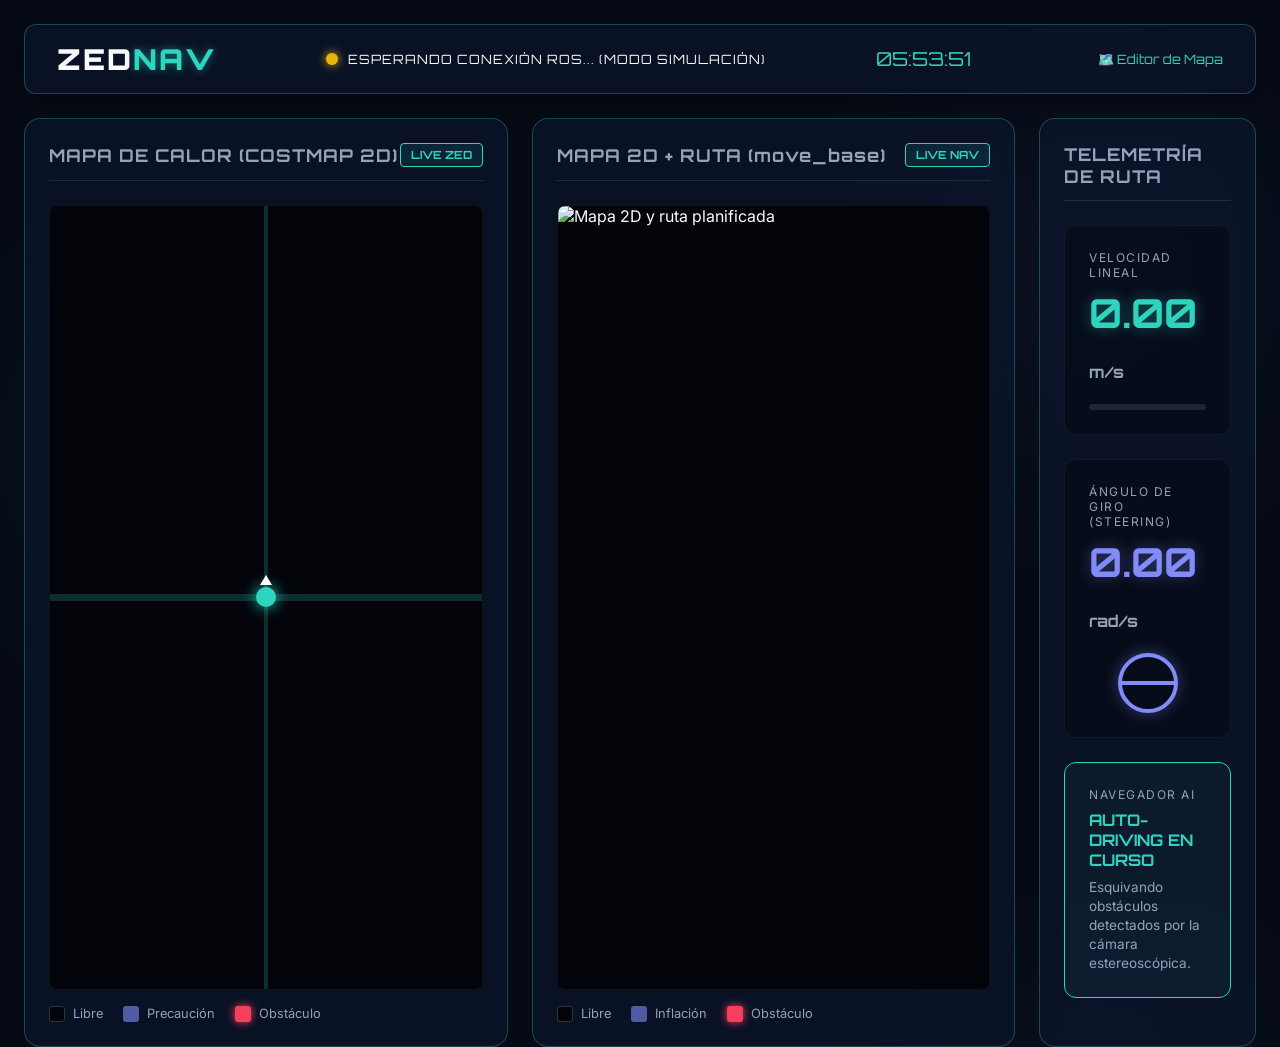
==== ros_zed_workspace/web_dashboard/index.html @ 16f58376 "Agrega ros_zed_workspace: navegación ROS, sistema web de login/mapas, y pipeline de transitabilidad " ====
<!DOCTYPE html>
<html lang="es">
<head>
    <meta charset="UTF-8">
    <meta name="viewport" content="width=device-width, initial-scale=1.0">
    <title>Jetson ZED | Autonomous Nav HUD</title>
    <link rel="stylesheet" href="style.css">
    <!-- Google Fonts: Orbitron for futuristic look -->
    <link href="https://fonts.googleapis.com/css2?family=Orbitron:wght@400;700;900&family=Inter:wght@300;500&display=swap" rel="stylesheet">
    <!-- ROSLibJS for ROS Connection -->
    <script src="https://cdn.jsdelivr.net/npm/roslib@1/build/roslib.min.js"></script>
</head>
<body>
    <div class="dashboard">
        <header class="header">
            <div class="logo">ZED<span>NAV</span></div>
            <div class="status-indicator">
                <div class="dot" id="ros-status-dot"></div>
                <span id="ros-status-text">ESPERANDO CONEXIÓN ROS... (MODO SIMULACIÓN)</span>
            </div>
            <div class="system-time" id="clock">00:00:00</div>
            <a href="map_editor.html" style="color: var(--primary-neon); text-decoration: none; font-family: 'Orbitron', sans-serif; font-size: 0.8rem; margin-left: 1rem;">🗺️ Editor de Mapa</a>
        </header>

        <main class="main-content">
            <section class="panel map-panel">
                <div class="panel-header">
                    <h2>MAPA DE CALOR (COSTMAP 2D)</h2>
                    <div class="badge">LIVE ZED</div>
                </div>
                <div class="canvas-container">
                    <canvas id="costmapCanvas" width="600" height="600"></canvas>
                    <div class="crosshair"></div>
                    <!-- Robot Avatar in Center -->
                    <div class="robot-avatar">
                        <div class="arrow-up"></div>
                    </div>
                </div>
                <div class="legend">
                    <div class="legend-item"><span class="color-box free"></span> Libre</div>
                    <div class="legend-item"><span class="color-box danger"></span> Precaución</div>
                    <div class="legend-item"><span class="color-box obstacle"></span> Obstáculo</div>
                </div>
            </section>

            <section class="panel map-panel">
                <div class="panel-header">
                    <h2>MAPA 2D + RUTA (move_base)</h2>
                    <div class="badge">LIVE NAV</div>
                </div>
                <div class="canvas-container">
                    <img id="planImg" src="plan_demo.png" alt="Mapa 2D y ruta planificada" style="width:100%;height:100%;object-fit:contain;image-rendering:pixelated;">
                </div>
                <div class="legend">
                    <div class="legend-item"><span class="color-box free"></span> Libre</div>
                    <div class="legend-item"><span class="color-box danger"></span> Inflación</div>
                    <div class="legend-item"><span class="color-box obstacle"></span> Obstáculo</div>
                </div>
            </section>

            <aside class="sidebar">
                <section class="panel telemetry-panel">
                    <div class="panel-header">
                        <h2>TELEMETRÍA DE RUTA</h2>
                    </div>
                    
                    <div class="data-card">
                        <div class="data-title">VELOCIDAD LINEAL</div>
                        <div class="data-value highlight">
                            <span id="vel-linear">0.00</span>
                            <span class="unit">m/s</span>
                        </div>
                        <div class="progress-bar-bg">
                            <div class="progress-bar-fill" id="vel-linear-bar" style="width: 0%;"></div>
                        </div>
                    </div>

                    <div class="data-card">
                        <div class="data-title">ÁNGULO DE GIRO (STEERING)</div>
                        <div class="data-value highlight-alt">
                            <span id="vel-angular">0.00</span>
                            <span class="unit">rad/s</span>
                        </div>
                        <div class="steering-wheel">
                            <div class="wheel" id="steering-wheel">
                                <div class="wheel-spoke"></div>
                            </div>
                        </div>
                    </div>

                    <div class="data-card ai-status">
                        <div class="data-title">NAVEGADOR AI</div>
                        <div class="status-text active">AUTO-DRIVING EN CURSO</div>
                        <p class="status-detail">Esquivando obstáculos detectados por la cámara estereoscópica.</p>
                    </div>
                </section>
            </aside>
        </main>
    </div>
    <script src="script.js"></script>
</body>
</html>
---- ros_zed_workspace/web_dashboard/style.css ----
:root {
    --bg-color: #050a15;
    --panel-bg: rgba(12, 22, 45, 0.7);
    --border-color: rgba(45, 212, 191, 0.3);
    --primary-neon: #2dd4bf; /* Cyan/Teal */
    --secondary-neon: #818cf8; /* Indigo/Purple */
    --danger-neon: #f43f5e; /* Red/Pink */
    --text-main: #f8fafc;
    --text-muted: #94a3b8;
}

* {
    box-sizing: border-box;
    margin: 0;
    padding: 0;
}

body {
    font-family: 'Inter', sans-serif;
    background-color: var(--bg-color);
    color: var(--text-main);
    min-height: 100vh;
    overflow: hidden;
    background-image: 
        radial-gradient(circle at 15% 50%, rgba(45, 212, 191, 0.05), transparent 25%),
        radial-gradient(circle at 85% 30%, rgba(129, 140, 248, 0.05), transparent 25%);
}

.dashboard {
    display: flex;
    flex-direction: column;
    height: 100vh;
    padding: 1.5rem;
    gap: 1.5rem;
}

/* Header */
.header {
    display: flex;
    justify-content: space-between;
    align-items: center;
    padding: 1rem 2rem;
    background: var(--panel-bg);
    border: 1px solid var(--border-color);
    border-radius: 12px;
    backdrop-filter: blur(10px);
    box-shadow: 0 4px 30px rgba(0, 0, 0, 0.5);
}

.logo {
    font-family: 'Orbitron', sans-serif;
    font-size: 1.8rem;
    font-weight: 900;
    letter-spacing: 2px;
    color: var(--text-main);
}

.logo span {
    color: var(--primary-neon);
    text-shadow: 0 0 10px rgba(45, 212, 191, 0.5);
}

.status-indicator {
    display: flex;
    align-items: center;
    gap: 10px;
    font-family: 'Orbitron', sans-serif;
    font-size: 0.8rem;
    letter-spacing: 1px;
}

.dot {
    width: 12px;
    height: 12px;
    border-radius: 50%;
    background-color: #eab308; /* Yellow for sim mode */
    box-shadow: 0 0 10px #eab308;
    animation: pulse 2s infinite;
}

.dot.connected {
    background-color: var(--primary-neon);
    box-shadow: 0 0 10px var(--primary-neon);
}

.system-time {
    font-family: 'Orbitron', sans-serif;
    font-size: 1.2rem;
    color: var(--primary-neon);
}

/* Main Layout */
.main-content {
    display: flex;
    flex-wrap: wrap;
    gap: 1.5rem;
    flex: 1;
    min-height: 0;
}

.main-content .map-panel {
    min-width: 420px;
    min-height: 420px;
}

.panel {
    background: var(--panel-bg);
    border: 1px solid var(--border-color);
    border-radius: 16px;
    backdrop-filter: blur(10px);
    padding: 1.5rem;
    display: flex;
    flex-direction: column;
}

.panel-header {
    display: flex;
    justify-content: space-between;
    align-items: center;
    margin-bottom: 1.5rem;
    border-bottom: 1px solid rgba(255,255,255,0.1);
    padding-bottom: 0.8rem;
}

.panel-header h2 {
    font-family: 'Orbitron', sans-serif;
    font-size: 1.1rem;
    color: var(--text-muted);
    letter-spacing: 1px;
}

.badge {
    background: rgba(45, 212, 191, 0.1);
    color: var(--primary-neon);
    padding: 4px 10px;
    border-radius: 4px;
    font-size: 0.7rem;
    font-weight: bold;
    border: 1px solid var(--primary-neon);
    font-family: 'Orbitron', sans-serif;
}

/* Map Section */
.map-panel {
    flex: 2;
    position: relative;
}

.canvas-container {
    flex: 1;
    position: relative;
    background: #02040a;
    border-radius: 8px;
    overflow: hidden;
    border: 1px solid rgba(255,255,255,0.05);
    display: flex;
    justify-content: center;
    align-items: center;
}

canvas {
    image-rendering: pixelated; /* To make costmap look sharp */
    width: 100%;
    height: 100%;
    object-fit: contain;
    filter: drop-shadow(0 0 20px rgba(45, 212, 191, 0.1));
}

.crosshair {
    position: absolute;
    width: 100%;
    height: 100%;
    pointer-events: none;
    background: 
        linear-gradient(transparent 49.5%, rgba(45, 212, 191, 0.2) 49.5%, rgba(45, 212, 191, 0.2) 50.5%, transparent 50.5%),
        linear-gradient(90deg, transparent 49.5%, rgba(45, 212, 191, 0.2) 49.5%, rgba(45, 212, 191, 0.2) 50.5%, transparent 50.5%);
}

.robot-avatar {
    position: absolute;
    width: 20px;
    height: 20px;
    background: var(--primary-neon);
    border-radius: 50%;
    box-shadow: 0 0 15px var(--primary-neon);
    display: flex;
    justify-content: center;
    align-items: flex-start;
}

.arrow-up {
    width: 0; 
    height: 0; 
    border-left: 6px solid transparent;
    border-right: 6px solid transparent;
    border-bottom: 10px solid #fff;
    margin-top: -12px;
}

.legend {
    display: flex;
    gap: 20px;
    margin-top: 1rem;
    font-size: 0.8rem;
    color: var(--text-muted);
}

.legend-item {
    display: flex;
    align-items: center;
    gap: 8px;
}

.color-box {
    width: 16px;
    height: 16px;
    border-radius: 3px;
}
.color-box.free { background: #02040a; border: 1px solid #333; }
.color-box.danger { background: rgba(129, 140, 248, 0.6); }
.color-box.obstacle { background: var(--danger-neon); box-shadow: 0 0 8px var(--danger-neon); }

/* Sidebar */
.sidebar {
    flex: 1;
    display: flex;
    flex-direction: column;
    gap: 1.5rem;
}

.telemetry-panel {
    flex: 1;
}

.data-card {
    background: rgba(0, 0, 0, 0.3);
    border-radius: 12px;
    padding: 1.5rem;
    margin-bottom: 1.5rem;
    border: 1px solid rgba(255,255,255,0.05);
}

.data-title {
    font-size: 0.75rem;
    color: var(--text-muted);
    letter-spacing: 1.5px;
    margin-bottom: 0.5rem;
}

.data-value {
    font-family: 'Orbitron', sans-serif;
    font-size: 2.5rem;
    font-weight: 700;
    margin-bottom: 1rem;
}

.highlight { color: var(--primary-neon); text-shadow: 0 0 15px rgba(45, 212, 191, 0.4); }
.highlight-alt { color: var(--secondary-neon); text-shadow: 0 0 15px rgba(129, 140, 248, 0.4); }

.unit {
    font-size: 1rem;
    color: var(--text-muted);
    text-shadow: none;
}

.progress-bar-bg {
    height: 6px;
    background: rgba(255,255,255,0.1);
    border-radius: 3px;
    overflow: hidden;
}

.progress-bar-fill {
    height: 100%;
    background: var(--primary-neon);
    box-shadow: 0 0 10px var(--primary-neon);
    transition: width 0.2s ease-out;
}

.steering-wheel {
    height: 60px;
    display: flex;
    justify-content: center;
    align-items: center;
}

.wheel {
    width: 60px;
    height: 60px;
    border: 4px solid var(--secondary-neon);
    border-radius: 50%;
    position: relative;
    box-shadow: 0 0 15px rgba(129, 140, 248, 0.4);
    transition: transform 0.1s ease-out;
}

.wheel-spoke {
    position: absolute;
    width: 100%;
    height: 4px;
    background: var(--secondary-neon);
    top: 50%;
    transform: translateY(-50%);
}

.ai-status {
    border-color: var(--primary-neon);
    background: rgba(45, 212, 191, 0.05);
}

.status-text.active {
    color: var(--primary-neon);
    font-weight: bold;
    font-family: 'Orbitron', sans-serif;
    margin-bottom: 0.5rem;
}

.status-detail {
    font-size: 0.85rem;
    line-height: 1.4;
    color: var(--text-muted);
}

@keyframes pulse {
    0% { opacity: 1; transform: scale(1); }
    50% { opacity: 0.6; transform: scale(1.2); }
    100% { opacity: 1; transform: scale(1); }
}
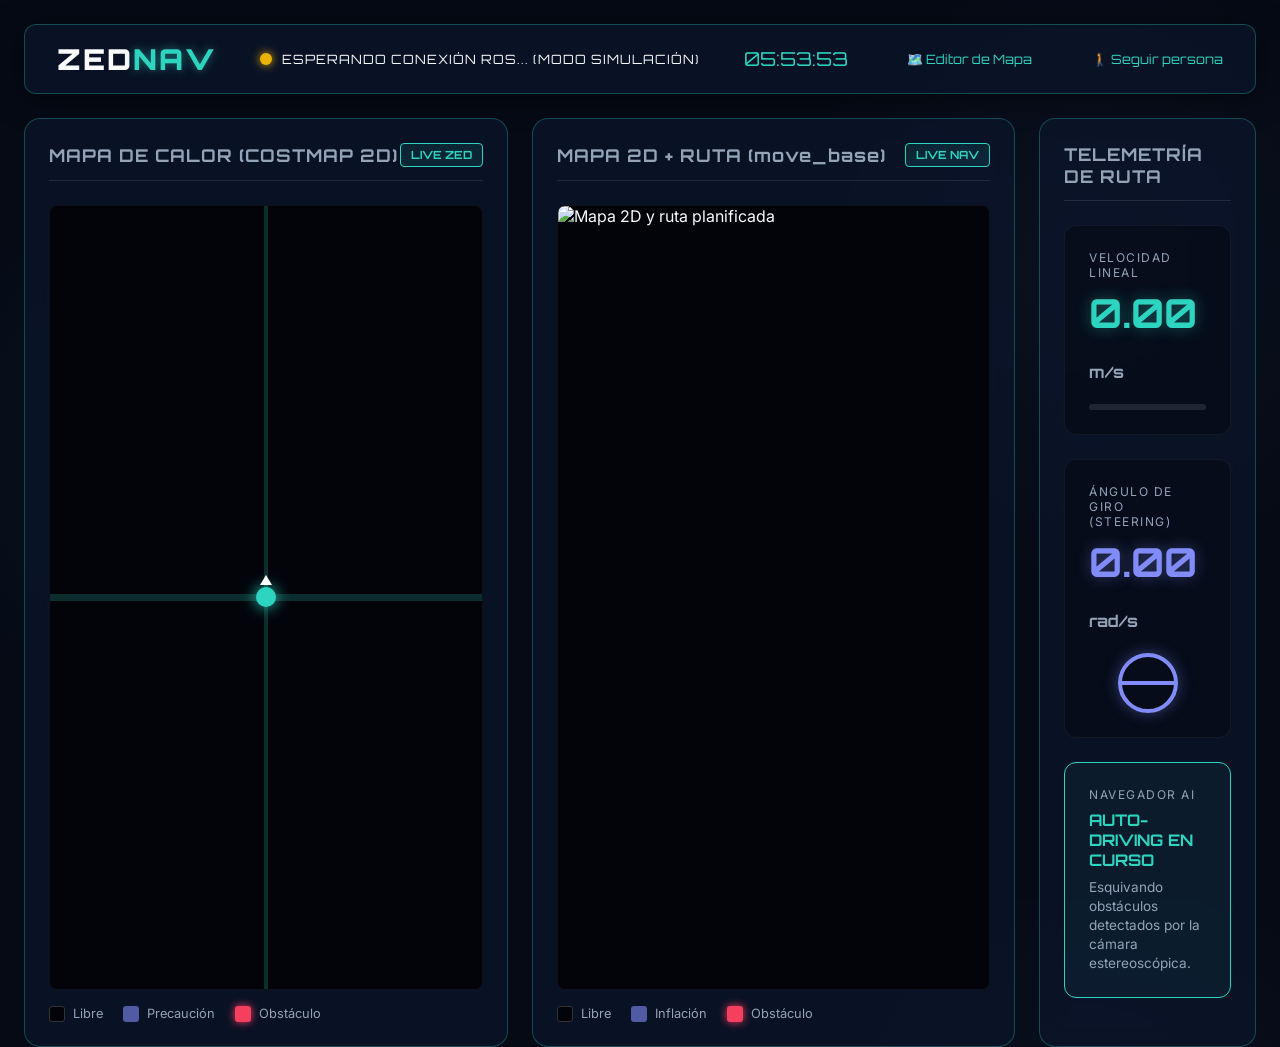
==== commit 95fba9b6: "RF-10: modo seguimiento de personas con seleccion desde la interfaz - follow_logic.py: nucleo sin RO" ====
--- a/ros_zed_workspace/web_dashboard/index.html
+++ b/ros_zed_workspace/web_dashboard/index.html
@@ -20,6 +20,7 @@
             </div>
             <div class="system-time" id="clock">00:00:00</div>
             <a href="map_editor.html" style="color: var(--primary-neon); text-decoration: none; font-family: 'Orbitron', sans-serif; font-size: 0.8rem; margin-left: 1rem;">🗺️ Editor de Mapa</a>
+            <a href="seguir.html" style="color: var(--primary-neon); text-decoration: none; font-family: 'Orbitron', sans-serif; font-size: 0.8rem; margin-left: 1rem;">🚶 Seguir persona</a>
         </header>
 
         <main class="main-content">
